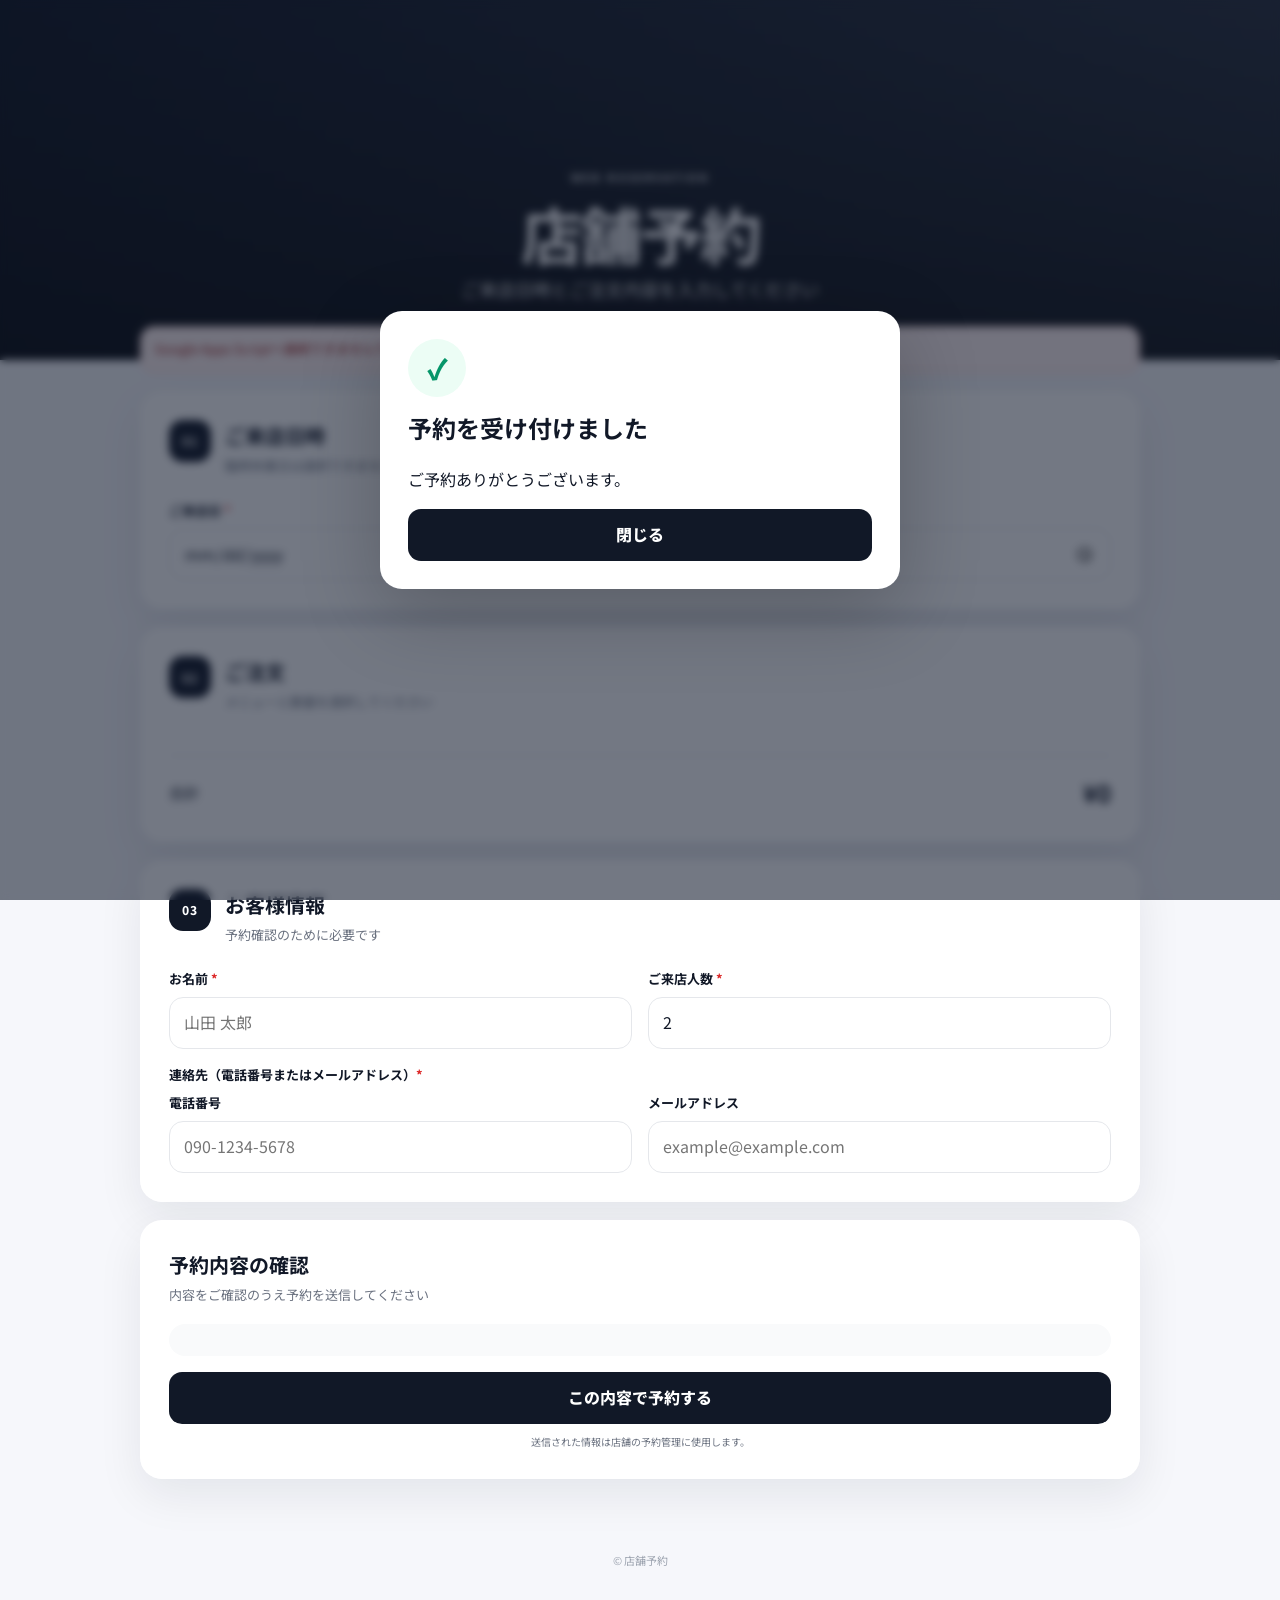
==== index.html @ c8c5680b "Add files via upload" ====
<!doctype html>
<html lang="ja">
<head>
  <meta charset="utf-8">
  <meta name="viewport" content="width=device-width, initial-scale=1, viewport-fit=cover">
  <meta name="theme-color" content="#111827">
  <title>予約受付</title>
  <link rel="preconnect" href="https://fonts.googleapis.com">
  <link rel="preconnect" href="https://fonts.gstatic.com" crossorigin>
  <link href="https://fonts.googleapis.com/css2?family=Noto+Sans+JP:wght@400;500;600;700;800&display=swap" rel="stylesheet">
  <link rel="stylesheet" href="css/style.css">
  <script defer src="js/config.js"></script>
  <script defer src="js/api.js"></script>
  <script defer src="js/app.js"></script>
</head>
<body class="customer-page">
  <div id="loading" class="loading-overlay">
    <div class="loading-card"><div class="spinner"></div><p>予約画面を読み込んでいます…</p></div>
  </div>

  <header class="hero" id="hero">
    <div class="hero-overlay"></div>
    <div class="hero-content">
      <div class="brand-mark">WEB RESERVATION</div>
      <h1 id="storeName">店舗予約</h1>
      <p>ご来店日時とご注文内容を入力してください</p>
    </div>
  </header>

  <main class="container customer-main">
    <div id="message" class="message" hidden></div>

    <section class="card">
      <div class="section-heading">
        <span class="step">01</span>
        <div><h2>ご来店日時</h2><p>臨時休業日は選択できません</p></div>
      </div>
      <div class="form-grid two">
        <label class="field">
          <span>ご来店日 <b>*</b></span>
          <input id="visitDate" type="date" required>
        </label>
        <label class="field">
          <span>ご来店時間 <b>*</b></span>
          <input id="visitTime" type="time" required>
        </label>
      </div>
      <div id="holidayHint" class="hint" hidden></div>
    </section>

    <section class="card">
      <div class="section-heading">
        <span class="step">02</span>
        <div><h2>ご注文</h2><p>メニューと数量を選択してください</p></div>
      </div>
      <div id="menuList" class="menu-list"></div>
      <div id="emptyMenu" class="empty-state" hidden>現在、受付可能なメニューがありません。</div>
      <div class="order-total-row"><span>合計</span><strong id="orderTotal">¥0</strong></div>
    </section>

    <section class="card">
      <div class="section-heading">
        <span class="step">03</span>
        <div><h2>お客様情報</h2><p>予約確認のために必要です</p></div>
      </div>
      <div class="form-grid two">
        <label class="field">
          <span>お名前 <b>*</b></span>
          <input id="customerName" type="text" placeholder="山田 太郎" autocomplete="name" maxlength="80" required>
        </label>
        <label class="field">
          <span>ご来店人数 <b>*</b></span>
          <input id="guests" type="number" min="1" max="99" value="2" required>
        </label>
      </div>
      <div class="contact-choice">
        <span class="contact-label">連絡先（電話番号またはメールアドレス）<b>*</b></span>
        <div class="form-grid two">
          <label class="field"><span>電話番号</span><input id="phone" type="tel" placeholder="090-1234-5678" autocomplete="tel" maxlength="30"></label>
          <label class="field"><span>メールアドレス</span><input id="email" type="email" placeholder="example@example.com" autocomplete="email" maxlength="160"></label>
        </div>
      </div>
    </section>

    <section class="card summary-card">
      <div class="section-heading compact">
        <div><h2>予約内容の確認</h2><p>内容をご確認のうえ予約を送信してください</p></div>
      </div>
      <div id="summary" class="summary"></div>
      <button id="reserveButton" class="primary-button" type="button">この内容で予約する</button>
      <p class="privacy-note">送信された情報は店舗の予約管理に使用します。</p>
    </section>
  </main>

  <footer class="site-footer">
    <p>© <span id="year"></span> <span id="footerStoreName">店舗予約</span></p>
  </footer>

  <div id="successModal" class="modal" hidden>
    <div class="modal-backdrop"></div>
    <div class="modal-card">
      <div class="success-icon">✓</div>
      <h2>予約を受け付けました</h2>
      <p id="successText">ご予約ありがとうございます。</p>
      <button id="closeSuccess" class="primary-button" type="button">閉じる</button>
    </div>
  </div>
</body>
</html>
---- css/style.css ----
:root {
  --bg: #f6f7fb;
  --card: rgba(255,255,255,.96);
  --text: #111827;
  --muted: #6b7280;
  --line: #e5e7eb;
  --primary: #111827;
  --primary-hover: #000;
  --accent: #f59e0b;
  --danger: #dc2626;
  --success: #059669;
  --shadow: 0 16px 45px rgba(15,23,42,.08);
  --radius: 22px;
}
* { box-sizing: border-box; }
html { scroll-behavior: smooth; }
body { margin: 0; font-family: 'Noto Sans JP', system-ui, -apple-system, BlinkMacSystemFont, 'Segoe UI', sans-serif; color: var(--text); background: var(--bg); line-height: 1.6; }
button, input, select { font: inherit; }
button { cursor: pointer; }
button:disabled { cursor: not-allowed; opacity: .55; }
.hero { position: relative; min-height: 360px; display: grid; place-items: end center; padding: 56px 20px; color: #fff; background: linear-gradient(135deg,#111827,#374151); background-size: cover; background-position: center; overflow: hidden; }
.hero-overlay { position: absolute; inset: 0; background: linear-gradient(180deg,rgba(0,0,0,.15),rgba(0,0,0,.65)); }
.hero-content { position: relative; width: min(1100px, 100%); text-align: center; }
.brand-mark { display: inline-block; font-size: 11px; letter-spacing: .2em; font-weight: 800; opacity: .8; }
.hero h1 { margin: 10px 0 8px; font-size: clamp(32px,7vw,62px); line-height: 1.1; letter-spacing: -.04em; }
.hero p { margin: 0; font-size: clamp(14px,2.5vw,18px); opacity: .92; }
.container { width: min(1000px, calc(100% - 32px)); margin: 0 auto; }
.customer-main { margin-top: -34px; position: relative; z-index: 2; padding-bottom: 44px; }
.card { background: var(--card); border: 1px solid rgba(255,255,255,.8); border-radius: var(--radius); box-shadow: var(--shadow); padding: 28px; margin-bottom: 18px; backdrop-filter: blur(10px); }
.section-heading { display: flex; gap: 14px; align-items: flex-start; margin-bottom: 24px; }
.section-heading.compact { margin-bottom: 18px; }
.section-heading h2 { margin: 0 0 4px; font-size: 20px; }
.section-heading p { margin: 0; color: var(--muted); font-size: 13px; }
.step { width: 42px; height: 42px; display: grid; place-items: center; border-radius: 14px; background: #111827; color: white; font-size: 12px; font-weight: 800; letter-spacing: .08em; flex: 0 0 auto; }
.form-grid { display: grid; gap: 16px; }
.form-grid.two { grid-template-columns: repeat(2,minmax(0,1fr)); }
.field { display: block; }
.field > span, .contact-label { display: block; margin: 0 0 7px; font-size: 13px; font-weight: 700; }
.field b, .contact-label b { color: var(--danger); }
.field input, .field select { width: 100%; min-height: 52px; border: 1px solid var(--line); border-radius: 14px; padding: 0 14px; background: #fff; color: var(--text); outline: none; transition: .18s ease; }
.field input:focus, .field select:focus { border-color: #9ca3af; box-shadow: 0 0 0 4px rgba(17,24,39,.08); }
.field small { display: block; color: var(--muted); font-size: 11px; margin-top: 6px; }
.hint { margin-top: 12px; padding: 10px 12px; border-radius: 12px; background: #fffbeb; color: #92400e; font-size: 12px; }
.menu-list { display: grid; gap: 14px; }
.menu-item { border: 1px solid var(--line); border-radius: 18px; padding: 18px; background: #fff; }
.menu-top { display: flex; justify-content: space-between; gap: 16px; align-items: flex-start; }
.menu-name { margin: 0; font-size: 17px; font-weight: 800; }
.menu-desc { margin: 4px 0 0; font-size: 12px; color: var(--muted); }
.menu-price { font-weight: 800; white-space: nowrap; }
.quantity-row { display: flex; align-items: center; justify-content: space-between; gap: 12px; margin-top: 14px; }
.stepper { display: inline-flex; align-items: center; border: 1px solid var(--line); border-radius: 13px; overflow: hidden; }
.stepper button { width: 44px; height: 44px; border: 0; background: #f9fafb; font-size: 20px; }
.stepper button:hover { background: #f3f4f6; }
.stepper span { min-width: 46px; text-align: center; font-weight: 800; }
.toppings { margin-top: 14px; padding-top: 14px; border-top: 1px dashed var(--line); }
.topping-title { margin: 0 0 8px; font-size: 12px; font-weight: 800; }
.topping-list { display: grid; gap: 7px; }
.check-row { display: flex; align-items: center; gap: 9px; font-size: 13px; }
.check-row input { width: 18px; height: 18px; accent-color: #111827; }
.out-badge { display: inline-flex; align-items: center; border-radius: 999px; padding: 5px 9px; font-size: 10px; font-weight: 800; background: #fef2f2; color: #b91c1c; }
.order-total-row { display: flex; justify-content: space-between; align-items: center; border-top: 1px solid var(--line); margin-top: 18px; padding-top: 18px; font-size: 15px; }
.order-total-row strong { font-size: 24px; }
.contact-choice { margin-top: 16px; }
.summary { display: grid; gap: 9px; background: #f9fafb; border-radius: 16px; padding: 16px; margin-bottom: 16px; }
.summary-line { display: flex; justify-content: space-between; gap: 16px; font-size: 13px; }
.summary-line span:first-child { color: var(--muted); }
.summary-order { white-space: pre-wrap; }
.primary-button, .secondary-button, .ghost-button, .text-button { border: 0; border-radius: 13px; font-weight: 800; transition: .18s ease; }
.primary-button { background: var(--primary); color: white; min-height: 52px; padding: 0 20px; width: 100%; }
.primary-button:hover { background: var(--primary-hover); transform: translateY(-1px); }
.primary-button.small, .secondary-button { width: auto; min-height: 44px; padding: 0 16px; }
.secondary-button { background: #fff; color: var(--text); border: 1px solid var(--line); }
.secondary-button:hover { background: #f9fafb; }
.ghost-button { background: transparent; border: 1px solid rgba(255,255,255,.18); color: inherit; min-height: 42px; padding: 0 14px; }
.link-button { display: inline-flex; align-items: center; justify-content: center; text-decoration: none; }
.text-button { background: transparent; color: #374151; padding: 4px 0; font-size: 12px; }
.privacy-note { margin: 10px 0 0; color: var(--muted); font-size: 10px; text-align: center; }
.message { margin: 0 0 18px; border-radius: 14px; padding: 12px 14px; font-size: 13px; }
.message.error { background: #fef2f2; color: #991b1b; border: 1px solid #fecaca; }
.message.success { background: #ecfdf5; color: #065f46; border: 1px solid #a7f3d0; }
.empty-state { padding: 28px; text-align: center; border: 1px dashed var(--line); border-radius: 16px; color: var(--muted); font-size: 13px; }
.site-footer { padding: 0 20px 28px; text-align: center; color: #9ca3af; font-size: 11px; }
.loading-overlay { position: fixed; inset: 0; z-index: 1000; background: rgba(17,24,39,.35); display: grid; place-items: center; backdrop-filter: blur(5px); }
.loading-card { background: white; border-radius: 18px; padding: 22px; box-shadow: var(--shadow); text-align: center; min-width: 220px; }
.loading-card p { margin: 10px 0 0; font-size: 12px; }
.spinner { width: 30px; height: 30px; margin: auto; border: 3px solid #e5e7eb; border-top-color: #111827; border-radius: 50%; animation: spin .7s linear infinite; }
@keyframes spin { to { transform: rotate(360deg); } }
.modal { position: fixed; inset: 0; z-index: 1100; display: grid; place-items: center; padding: 18px; }
.modal-backdrop { position: absolute; inset: 0; background: rgba(15,23,42,.58); backdrop-filter: blur(4px); }
.modal-card { position: relative; width: min(520px,100%); max-height: calc(100vh - 36px); overflow: auto; background: #fff; border-radius: 22px; box-shadow: 0 24px 80px rgba(0,0,0,.22); padding: 28px; }
.modal-card.large { width: min(700px,100%); }
.modal-card h2 { margin-top: 0; }
.modal-close { position: absolute; top: 12px; right: 14px; border: 0; background: transparent; font-size: 30px; color: #6b7280; }
.success-icon { width: 58px; height: 58px; border-radius: 50%; background: #ecfdf5; color: #059669; display: grid; place-items: center; font-size: 28px; font-weight: 900; margin-bottom: 12px; }
@media (max-width: 720px) {
  .hero { min-height: 320px; }
  .container { width: min(100% - 20px, 1000px); }
  .customer-main { margin-top: -24px; }
  .card { padding: 20px; border-radius: 18px; }
  .form-grid.two { grid-template-columns: 1fr; }
  .menu-top { flex-direction: column; }
  .menu-price { align-self: flex-start; }
  .summary-line { flex-direction: column; gap: 2px; }
}
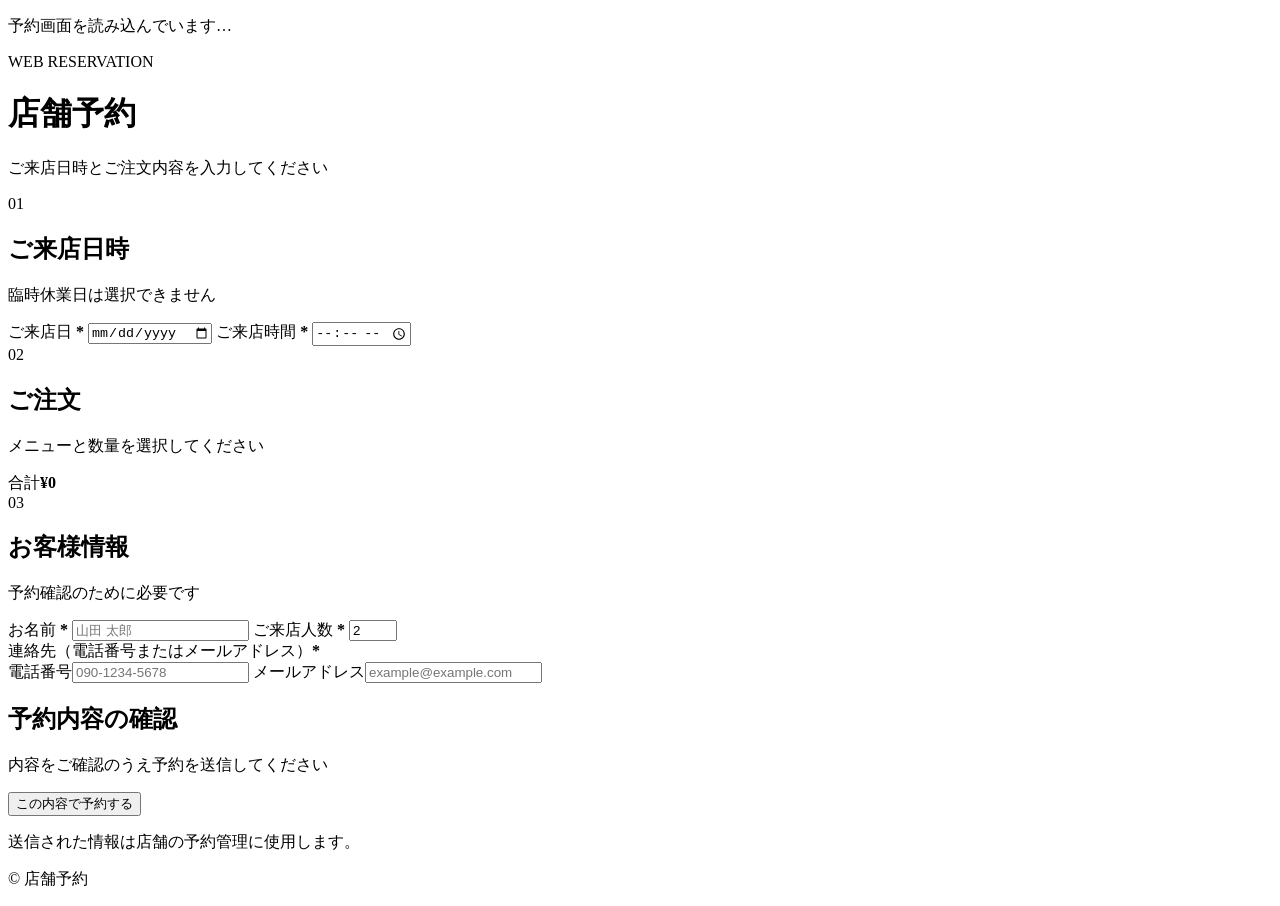
==== commit 36871b68: "Add files via upload" ====
--- a/index.html
+++ b/index.html
@@ -96,7 +96,7 @@
     <p>© <span id="year"></span> <span id="footerStoreName">店舗予約</span></p>
   </footer>
 
-  <div id="successModal" class="modal" hidden>
+  <div id="successModal" class="modal" hidden aria-hidden="true">
     <div class="modal-backdrop"></div>
     <div class="modal-card">
       <div class="success-icon">✓</div>
